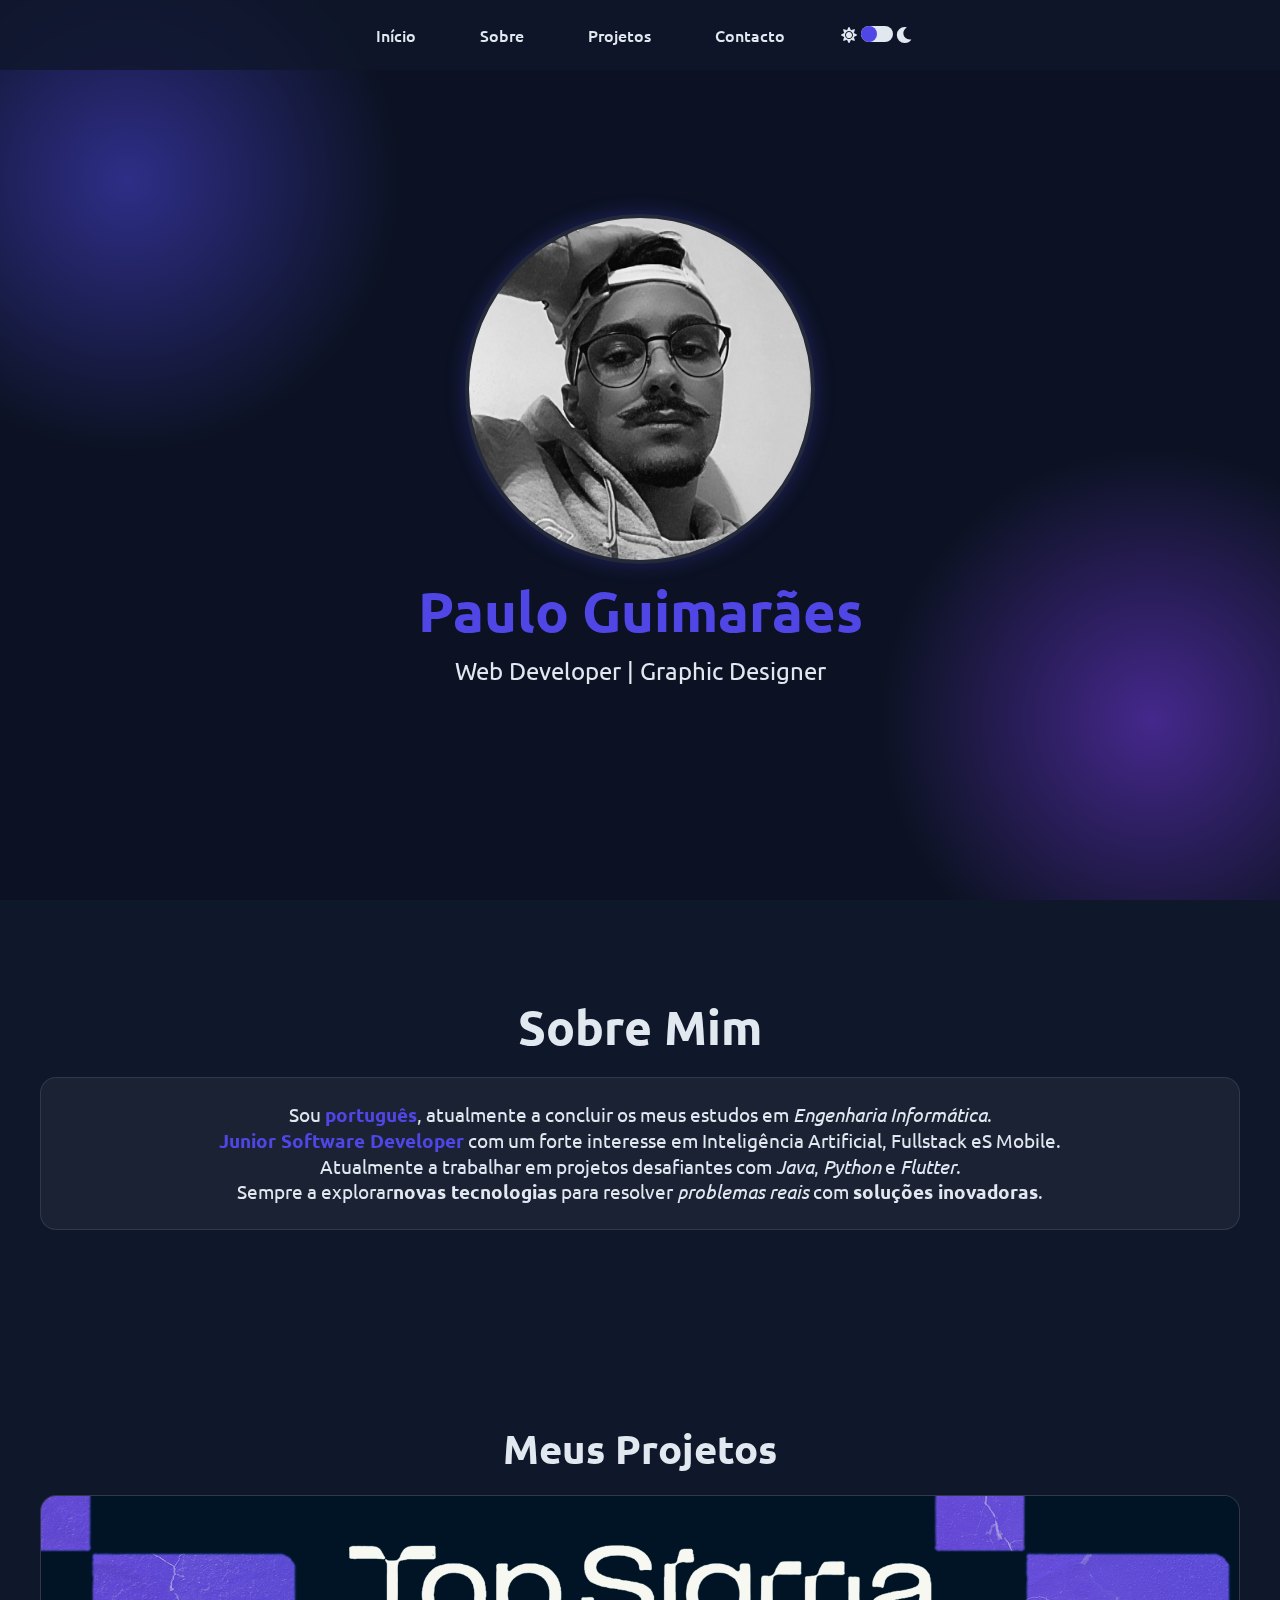
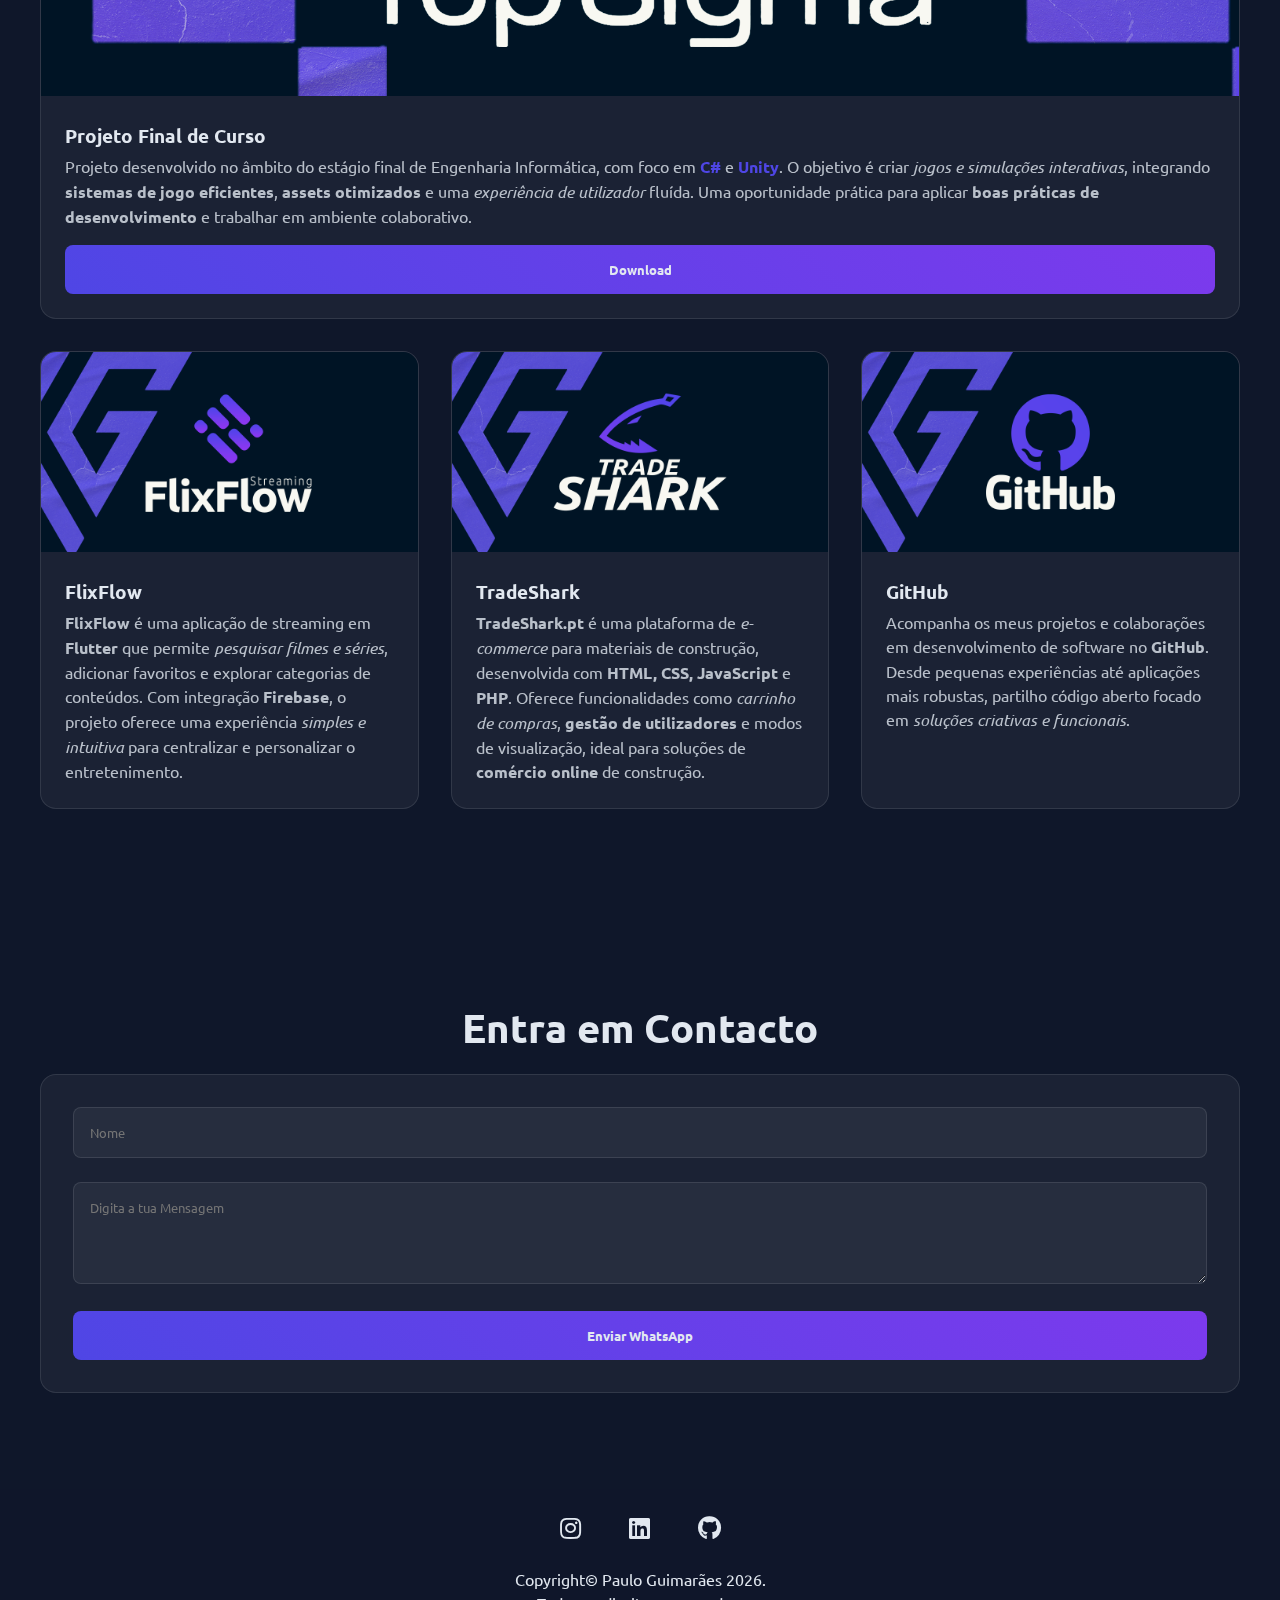
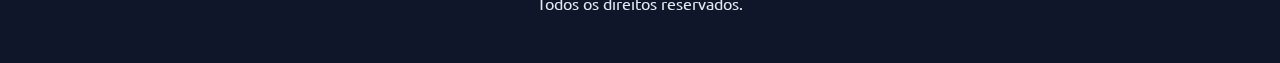
==== index.html @ e8d69d60 "updates" ====
<!DOCTYPE html>
<html lang="pt-pt" data-theme="dark">

<head>
    <meta charset="UTF-8">
    <meta name="viewport" content="width=device-width, initial-scale=1.0">
    <link rel="stylesheet" href="styles.css">
    <link rel="stylesheet" href="https://cdnjs.cloudflare.com/ajax/libs/font-awesome/5.15.4/css/all.min.css"
        integrity="sha512-1ycn6IcaQQ40/MKBW2W4Rhis/DbILU74C1vSrLJxCq57o941Ym01SwNsOMqvEBFlcgUa6xLiPY/NS5R+E6ztJQ=="
        crossorigin="anonymous" referrerpolicy="no-referrer" />
    <link
        href="https://fonts.googleapis.com/css2?family=Ubuntu:ital,wght@0,300;0,400;0,500;0,700;1,300;1,400;1,500;1,700&display=swap"
        rel="stylesheet">
    <link rel="shortcut icon" type="image/jpg" href="img/logo_favicon.ico">
    <title>Paulo Guimarães | Portfólio</title>
</head>

<body>
    <div class="particulas"></div>

    <nav class="navegacao">
        <ul class="menu">
            <li>
                <a href="#inicio" class="menu-link">Início</a>
            </li>
            <li>
                <a href="#sobre" class="menu-link">Sobre</a>
            </li>
            <li>
                <a href="#projetos" class="menu-link">Projetos</a>
            </li>
            <li>
                <a href="#contactos" class="menu-link">Contacto</a>
            </li>
            <li>
                <div class="switch">
                    <div class="sol">
                        <i class="fas fa-sun"></i>
                    </div>
                    <span class="switch_track"></span>
                    <div class="lua">
                        <i class="fas fa-moon"></i>
                    </div>
                </div>
            </li>
        </ul>
    </nav>

    <main id="inicio" class="cabecalho">
        <img src="img/foto_perfil.JPG" alt="Foto de Paulo Guimarães" class="foto-perfil">
        <h1>Paulo Guimarães</h1>
        <p class="cabecalho-sub-titulo">Web Developer | Graphic Designer</p>
    </main>

    <section id="sobre" class="sobre">
        <h2 class="sobre-titulo">Sobre Mim</h2>
        <div class="sobre-caixa">
            <p class="sobre-paragrafo">
                Sou <span style="color: #4f46e5;"><strong>português</strong></span>, atualmente a concluir os meus
                estudos em
                <em>Engenharia Informática</em>.
                <br><strong><span style="color: #4f46e5;">Junior Software Developer</span></strong> com um forte
                interesse em
                <span>Inteligência Artificial</span>,
                <span>Fullstack</span> eS
                <span>Mobile</span>.
                <br>Atualmente a trabalhar em projetos desafiantes com
                <span><em>Java</em></span>,
                <span><em>Python</em></span> e
                <span><em>Flutter</em></span>.
                <br>Sempre a explorar<strong>novas tecnologias</strong> para
                resolver
                <em>problemas reais</em> com
                <strong>soluções inovadoras</strong>.
            </p>
        </div>
    </section>



    <section id="projetos" class="projetos">
        <h2 class="projetos-titulo">Meus Projetos</h2>


        <div class="projetos-caixa-solo">
            <div class="projetos-card">
                <img src="img/proj_5a.png" alt="Projeto 3" class="projetos_imagem">
                <div class="caixa-textos-projeto">
                    <h3 class="info-projetos">Projeto Final de Curso</h3>
                    <p class="paragrafo-projetos">
                        Projeto desenvolvido no âmbito do estágio final de Engenharia Informática, com foco em
                        <strong style="color: #4f46e5;">C#</strong> e <strong style="color: #4f46e5;">Unity</strong>. O
                        objetivo é criar
                        <em>jogos e simulações interativas</em>, integrando <strong>sistemas de jogo
                            eficientes</strong>,
                        <strong>assets otimizados</strong> e uma <em>experiência de utilizador</em> fluída.
                        Uma oportunidade prática para aplicar <strong>boas práticas de desenvolvimento</strong> e
                        trabalhar em ambiente colaborativo.
                    </p>

                    <div class="botao-projeto">
                        <button class="botao-form">Download</button>
                    </div>
                </div>
            </div>
        </div>

        <div class="projetos-caixa">

            <div class="projetos-card">
                <img src="img/proj_1.png" alt="Projeto 1" class="projetos_imagem">
                <div class="caixa-textos-projeto">
                    <h3 class="info-projetos">FlixFlow</h3>
                    <p class="paragrafo-projetos">
                        <strong>FlixFlow</strong> é uma aplicação de streaming em
                        <strong>Flutter</strong> que permite
                        <em>pesquisar filmes e séries</em>, adicionar favoritos e explorar categorias de conteúdos.
                        Com integração <strong>Firebase</strong>, o projeto oferece uma
                        experiência
                        <em>simples e intuitiva</em> para centralizar e personalizar o entretenimento.
                    </p>

                </div>
            </div>

            <div class="projetos-card">
                <img src="img/proj_2.png" alt="Projeto 2" class="projetos_imagem">
                <div class="caixa-textos-projeto">
                    <h3 class="info-projetos">TradeShark</h3>
                    <p class="paragrafo-projetos">
                        <strong>TradeShark.pt</strong> é uma plataforma de <em>e-commerce</em>
                        para materiais de construção,
                        desenvolvida com <strong>HTML, CSS, JavaScript</strong> e <strong>PHP</strong>.
                        Oferece funcionalidades como <em>carrinho de compras</em>, <strong>gestão de
                            utilizadores</strong> e
                        modos de visualização, ideal para soluções de <strong>comércio online</strong> de construção.
                    </p>

                </div>
            </div>

            <!-- <div class="projetos-card">
                <img src="img/proj_3.png" alt="Projeto 3" class="projetos_imagem">
                <div class="caixa-textos-projeto">
                    <h3 class="info-projetos">FishFlow</h3>
                    <p class="paragrafo-projetos">FishFlow Dashboard: Plataforma para monitorar a qualidade de aquários
                        domésticos. Com HTML, CSS, JavaScript, PHP e MySQL, fornece uma dashboard interativa para
                        visualizar dados como pH, temperatura, turbidez e luz, com gráficos dinâmicos e verificação de
                        conformidade.</p>
                </div>
            </div> -->

            <div class="projetos-card">
                <img src="img/proj_4.png" alt="Projeto 3" class="projetos_imagem">
                <div class="caixa-textos-projeto">
                    <h3 class="info-projetos">GitHub</h3>
                    <p class="paragrafo-projetos">
                        Acompanha os meus projetos e colaborações em desenvolvimento de software no
                        <strong>GitHub</strong>. Desde pequenas experiências até aplicações mais
                        robustas,
                        partilho código aberto focado em <em>soluções criativas e funcionais</em>.
                    </p>

                </div>
            </div>

        </div>
    </section>

    <section id="contactos" class="contactos">
        <h2 class="contactos-titulo">Entra em Contacto</h2>
        <form action="" class="formulario-contacto" id="formulario" onsubmit="enviarMensagem(event)">
            <div class="grupo-form">
                <input placeholder="Nome" class="campo-form" id="nome">
            </div>
            <div class="grupo-form">
                <textarea placeholder="Digita a tua Mensagem" rows="4" class="campo-form" id="mensagem"></textarea>
            </div>
            <button type="submit" class="botao-form">Enviar WhatsApp</button>
        </form>
    </section>

    <footer class="footer">
        <ul class="footer-icons">
            <li>
                <a href="https://www.instagram.com/_paulinho_3/" target="_blank" class="footer-icons-icon"></a>
                <i class="fab fa-instagram"></i>
            </li>
            <li>
                <a href="" target="_blank" class="footer-icons-icon"></a>
                <i class="fab fa-linkedin"></i>
            </li>
            <li>
                <a href="" target="_blank" class="footer-icons-icon"></a>
                <i class="fab fa-github"></i>
            </li>
        </ul>
        <p class="copyright">Copyright&copy; Paulo Guimarães <span class="date"></span>Todos os direitos reservados.
        </p>
    </footer>

</body>

<script src="script.js"></script>

</html>
---- styles.css ----
* {
    margin: 0;
    padding: 0;
    box-sizing: border-box;
    font-family: "Ubuntu", sans-serif;
}

/**********************************/
/* 0. Variáveis
/**********************************/

[data-theme="light"] {
    /* Cores principais */
    --cor-primaria: #4f46e5;
    --cor-secundaria: #9333ea;

    /* Fundos */
    --cor-fundo: #f5f5f5;
    --cor-fundo-secundario: #f1f5f9;

    /* Texto */
    --cor-texto: #1e293b;
    --cor-texto-projetos: rgba(30, 41, 59, 0.8);

    /* Vidro e efeitos */
    --vidro-base: rgba(0, 0, 0, 0.1);
    --vidro-navegacao: rgba(255, 255, 255, 0.85);
    --vidro-foto-perfil: 0 0 20px rgba(79, 70, 229, 0.25);
    --vidro-formulario: rgba(79, 70, 229, 0.08);
    --vidro-sobre: rgba(79, 70, 229, 0.08);

    /* Cartões de projetos */
    --projeto-card-bg: rgba(79, 70, 229, 0.04);
    --projeto-card-shadow: 0 10px 20px rgba(79, 70, 229, 0.2);

    /* Campos formulário */
    --form-shadow: 0 0 12px rgba(79, 70, 229, 0.25);

    /* Botão formulário */
    --botao-gradiente: linear-gradient(
        45deg,
        var(--cor-primaria),
        var(--cor-secundaria)
    );
    --botao-hover-shadow: 0 5px 12px rgba(79, 70, 229, 0.35);

    /* Fundo partículas */
    --fundo-particulas: radial-gradient(
            circle at 10% 20%,
            var(--cor-primaria) 0%,
            transparent 20%
        ),
        radial-gradient(
            circle at 90% 80%,
            var(--cor-secundaria) 0%,
            transparent 20%
        ),
        var(--cor-fundo-secundario);

    /* Transição */
    --transicao: all 0.3s ease-in-out;
    --transicao-cores: all 0.2s linear;
}

[data-theme="dark"] {
    /* Cores principais */
    --cor-primaria: #4f46e5;
    --cor-secundaria: #7c3aed;

    /* Fundos */
    --cor-fundo: #0f172a;
    --cor-fundo-secundario: #0a0f1c;

    /* Texto */
    --cor-texto: #e2e8f0;
    --cor-texto-projetos: rgba(226, 232, 240, 0.8);

    /* Vidro e efeitos */
    --vidro-base: rgba(255, 255, 255, 0.1);
    --vidro-navegacao: rgba(15, 23, 42, 0.8);
    --vidro-foto-perfil: 0 0 20px rgba(79, 70, 229, 0.3);
    --vidro-formulario: rgba(255, 255, 255, 0.05);
    --vidro-sobre: rgba(255, 255, 255, 0.05);

    /* Cartões de projetos */
    --projeto-card-bg: rgba(255, 255, 255, 0.05);
    --projeto-card-shadow: 0 10px 20px rgba(79, 70, 229, 0.2);

    /* Campos formulário */
    --form-shadow: 0 0 10px rgba(79, 70, 229, 0.3);

    /* Botão formulário */
    --botao-gradiente: linear-gradient(
        45deg,
        var(--cor-primaria),
        var(--cor-secundaria)
    );
    --botao-hover-shadow: 0 5px 10px rgba(79, 70, 229, 0.4);

    /* Fundo partículas */
    --fundo-particulas: radial-gradient(
            circle at 10% 20%,
            var(--cor-primaria) 0%,
            transparent 20%
        ),
        radial-gradient(
            circle at 90% 80%,
            var(--cor-secundaria) 0%,
            transparent 20%
        ),
        var(--cor-fundo-secundario);

    /* Transição */
    --transicao: all 0.5s ease;
    --transicao-cores: all 0.2s linear;
}

/**********************************/
/* 1. Estilos gerais
/**********************************/

html {
    scroll-behavior: smooth;
    transition: var(--transicao-cores);
}

body {
    background-color: var(--cor-fundo);
    color: var(--cor-texto);
    transition: var(--transicao-cores);
}

/**********************************/
/* 2. Navegação | menu
/**********************************/

.navegacao {
    position: fixed;
    top: 0;
    background: var(--vidro-navegacao);
    width: 100%;
    z-index: 100;
    padding: 1.5rem;
    transition: var(--transicao-cores);
}

.menu {
    display: flex;
    justify-content: center;
    list-style: none;
    gap: 3rem;
}

.menu-link {
    text-decoration: none;
    color: var(--cor-texto);
    transition: var(--transicao-cores);
    font-weight: 500;
    position: relative;
    padding: 0.5rem;
}

.menu-link::after {
    content: "";
    height: 3px;
    border-radius: 10px;
    width: 0;
    position: absolute;
    bottom: 0;
    left: 0;
    background: linear-gradient(
        90deg,
        var(--cor-primaria),
        var(--cor-secundaria)
    );
    transition: var(--transicao);
}

.menu-link:hover::after {
    width: 100%;
}

.switch {
    display: flex;
    align-items: center;
    font-size: 1rem;
}

.switch_track {
    background-color: var(--cor-texto);
    transition: var(--transicao-cores);
    display: block;
    height: 1rem;
    width: 2rem;
    border-radius: 1rem;
    cursor: pointer;
    margin: 0 0.2rem;
}

.switch_track::before {
    content: "";
    background-color: var(--cor-primaria);
    transition: var(--transicao-cores);
    display: block;
    width: 1rem;
    height: 1rem;
    border-radius: 1rem;
    position: relative;
    left: 0;
}

.switch_track--light::before {
    left: 1rem;
}

.sol,
.lua {
    color: var(--cor-texto);
    transition: var(--transicao-cores);
}

/**********************************/
/* 3. Foto de Perfil
/**********************************/

.cabecalho {
    min-height: 100vh;
    display: flex;
    justify-content: center;
    align-items: center;
    flex-direction: column;
}

.foto-perfil {
    width: 350px;
    height: 350px;
    box-shadow: var(--vidro-foto-perfil);
    transition: var(--transicao-cores);
    border-radius: 50%;
    border: 4px solid var(--vidro-base);
    animation: flutuar 5s ease-in-out infinite;
}

h1 {
    text-align: center;
    font-size: 3.5rem;
    color: var(--cor-primaria);
    transition: var(--transicao-cores);
    font-weight: bold;
    margin: 10px;
}

.cabecalho-sub-titulo {
    font-size: 1.5rem;
    color: var(--cor-texto);
    transition: var(--transicao-cores);
}

/**********************************/
/* 4. Sobre Mim
/**********************************/

.sobre {
    padding: 6rem 2rem;
}

.sobre-titulo {
    font-size: 3rem;
    color: var(--cor-texto);
    transition: var(--transicao-cores);
    text-align: center;
    margin-bottom: 20px;
}

.sobre-caixa {
    padding: 1.5rem;
    max-width: 1200px;
    margin: 0 auto;
    border-radius: 16px;
    border: 1px solid var(--vidro-base);
    backdrop-filter: blur(10px);
    background: var(--vidro-sobre);
    transition: var(--transicao-cores);
}

.sobre-paragrafo {
    text-align: center;
    font-size: 1.2rem;
}

/**********************************/
/* 5. Projetos
/**********************************/

.projetos {
    padding: 6rem 2rem;
}

.projetos-titulo {
    text-align: center;
    font-size: 2.5rem;
    margin-bottom: 20px;
}

.projetos-caixa {
    display: grid;
    grid-template-columns: repeat(auto-fit, minmax(300px, 1fr));
    gap: 2rem;
    max-width: 1200px;
    margin: 0 auto;
}

.projetos-caixa-solo {
    display: grid;
    grid-template-columns: repeat(auto-fit, minmax(300px, 1fr));
    max-width: 1200px;
    margin: 0 auto;
    margin-bottom: 2rem;
}

.botao-projeto {
    margin-top: 1rem;
}

.projetos-card {
    background: var(--projeto-card-bg);
    transition: var(--transicao-cores);
    border-radius: 16px;
    backdrop-filter: blur(5px);
    border: 1px solid var(--vidro-base);
    overflow: hidden;
    transition: var(--transicao);
    cursor: pointer;
}

.projetos-card:hover {
    box-shadow: var(--projeto-card-shadow);
    transition: var(--transicao-cores);
    transform: translateY(-10px) scale(1.03);
}

.projetos_imagem {
    height: 200px;
    width: 100%;
    object-fit: cover;
}

.caixa-textos-projeto {
    padding: 1.5rem;
}

.info-projetos {
    margin-bottom: 5px;
}

.paragrafo-projetos {
    color: var(--cor-texto-projetos);
    transition: var(--transicao-cores);
    line-height: 1.5rem;
}

/**********************************/
/* 6. Contactos
/**********************************/

.contactos {
    padding: 6rem 2rem;
}

.contactos-titulo {
    text-align: center;
    font-size: 2.5rem;
    margin-bottom: 20px;
}

.formulario-contacto {
    max-width: 1200px;
    margin: 0 auto;
    background: var(--vidro-formulario);
    transition: var(--transicao-cores);
    backdrop-filter: blur(5px);
    border-radius: 16px;
    padding: 2rem;
    border: 1px solid var(--vidro-base);
}

.campo-form {
    width: 100%;
    background: var(--vidro-formulario);
    transition: var(--transicao-cores);
    padding: 1rem;
    border-radius: 8px;
    color: var(--cor-texto);
    border: 1px solid var(--vidro-base);
    outline: none;
}

.campo-form:focus {
    border-color: var(--cor-secundaria);
    transition: var(--transicao-cores);
    box-shadow: var(--form-shadow);
}

.grupo-form {
    margin-bottom: 1.5rem;
}

.botao-form {
    color: #e2e8f0;
    background: var(--botao-gradiente);
    transition: var(--transicao-cores);
    padding: 1rem 2rem;
    border: none;
    border-radius: 8px;
    cursor: pointer;
    font-weight: bold;
    width: 100%;
    transition: var(--transicao);
}

.botao-form:hover {
    transform: translateY(-4px);
    box-shadow: var(--botao-hover-shadow);
    transition: var(--transicao-cores);
}

/**********************************/
/* 7. Partículas
/**********************************/

.particulas {
    position: fixed;
    top: 0;
    left: 0;
    width: 100%;
    height: 100%;
    z-index: -1;
    opacity: 0.5;
    background: var(--fundo-particulas);
}

/**********************************/
/* 8. Animações
/**********************************/

@keyframes flutuar {
    0%,
    100% {
        transform: translateY(0);
    }
    50% {
        transform: translateY(-20px);
    }
}

/**********************************/
/* 9. Media Queries
/**********************************/

@media (max-width: 768px) {
    .menu {
        gap: 0.5rem;
    }
    .cabecalho-sub-titulo {
        font-size: 1.2rem;
    }
}

/**********************************/
/* 9. Footer
/**********************************/
.footer {
    position: relative;
    bottom: 0;
    background: var(--vidro-navegacao);
    width: 100%;
    z-index: 100;
    padding: 1.5rem;
    transition: var(--transicao-cores);
}

.footer-icons {
    font-size: 1.5rem;
    display: flex;
    justify-content: center;
    list-style: none;
    gap: 3rem;
    cursor: pointer;
}

.footer-icons-icon:hover {
    color: var(--cor-texto);
}

.date::after {
    content: "\a";
    white-space: pre;
}

.copyright {
    color: var(--cor-texto);
    transition: var(--transicao-cores);
    text-align: center;
    padding: 1.5rem;
    line-height: 1.5rem;
}
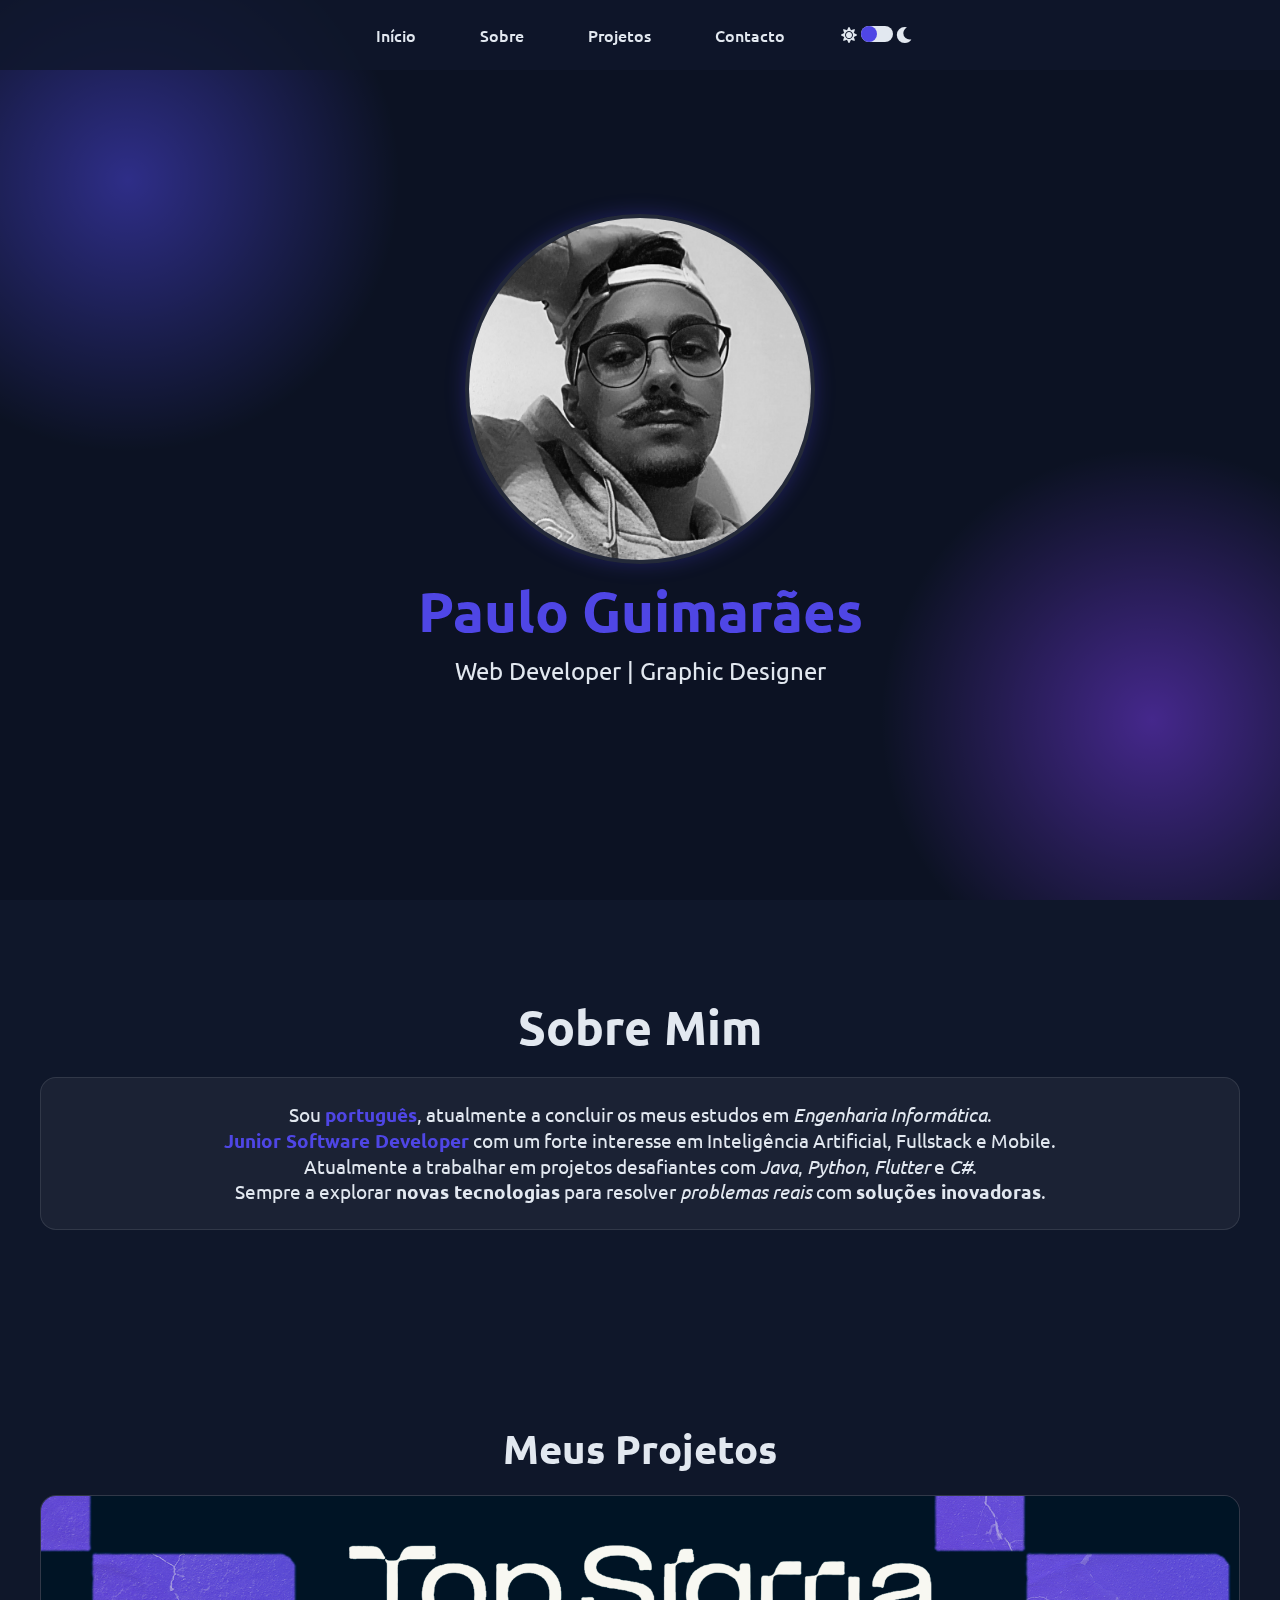
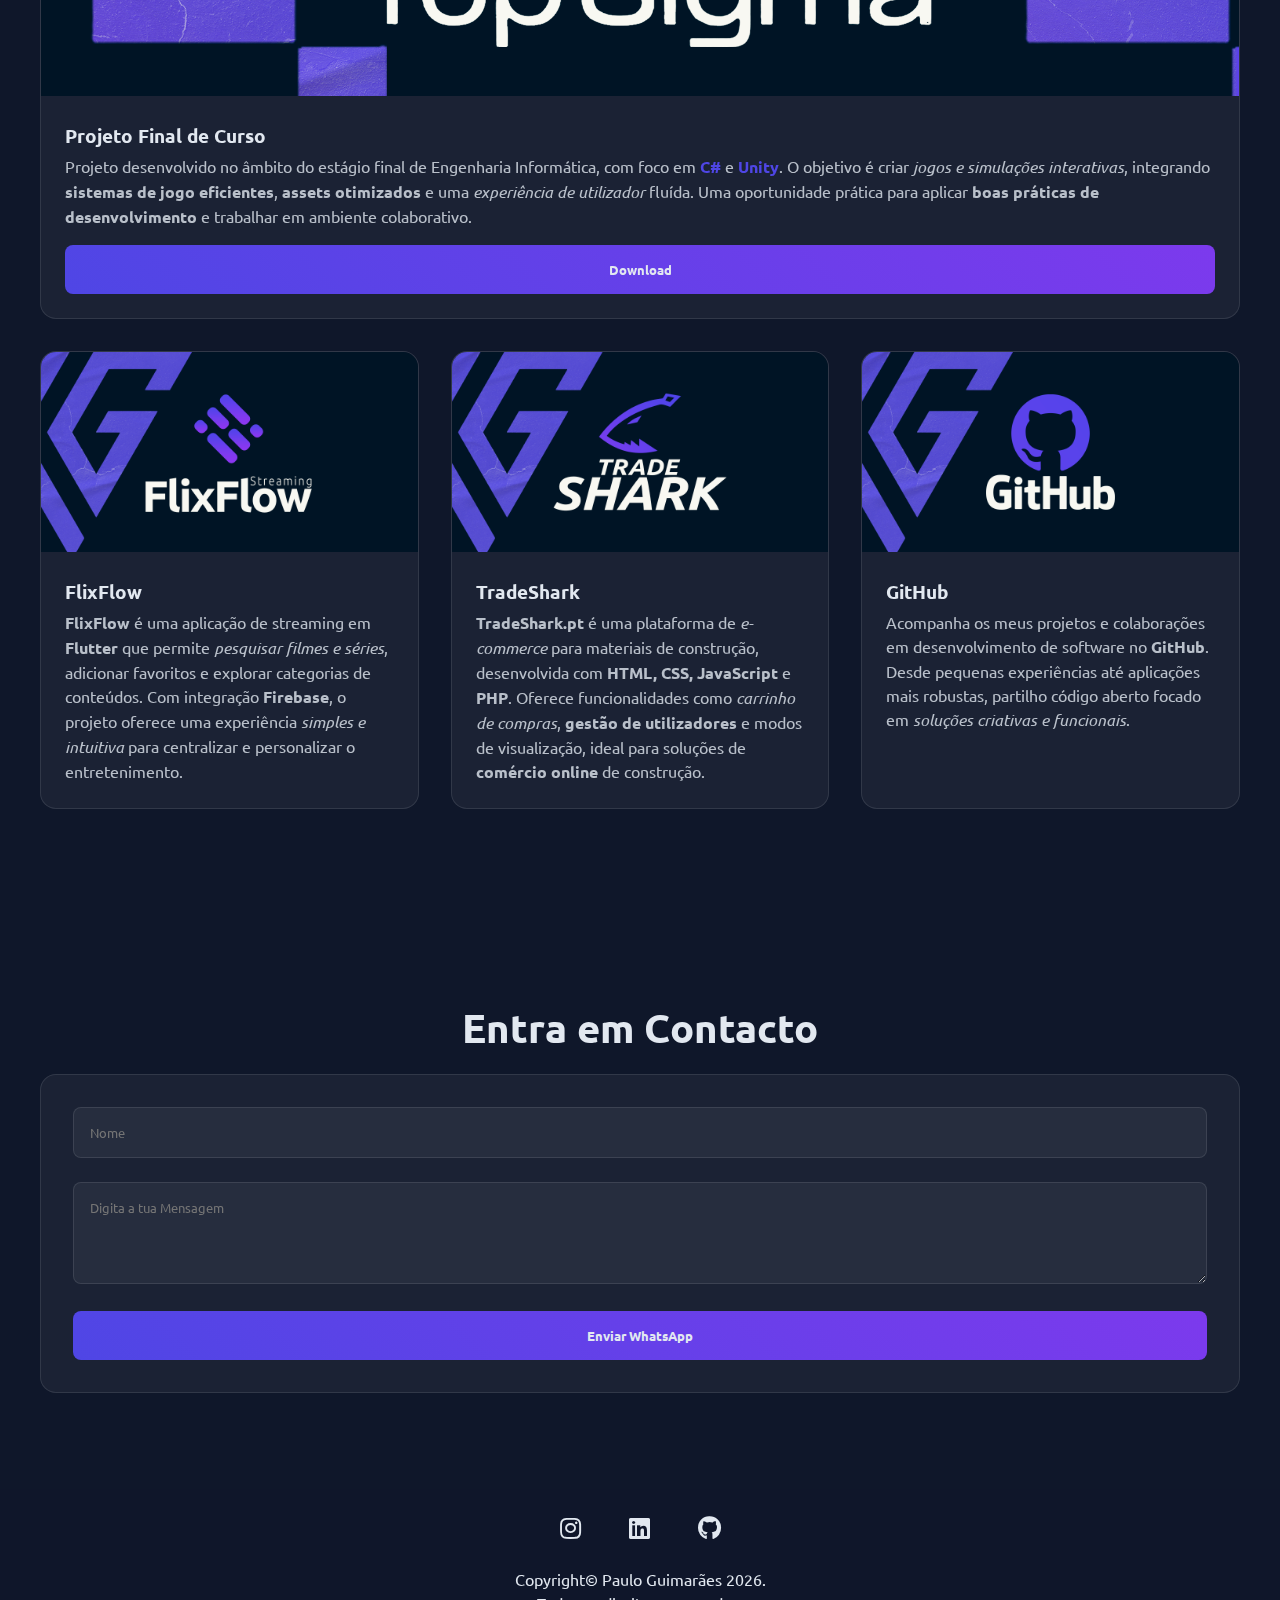
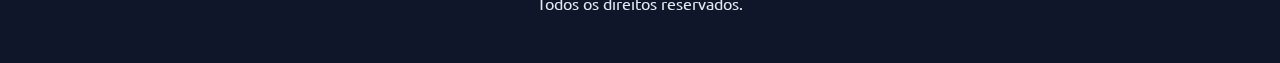
==== commit 11dbc665: "Fix erros with about me" ====
--- a/index.html
+++ b/index.html
@@ -11,7 +11,10 @@
     <link
         href="https://fonts.googleapis.com/css2?family=Ubuntu:ital,wght@0,300;0,400;0,500;0,700;1,300;1,400;1,500;1,700&display=swap"
         rel="stylesheet">
-    <link rel="shortcut icon" type="image/jpg" href="img/logo_favicon.ico">
+    <link rel="apple-touch-icon" sizes="180x180" href="favicon/apple-touch-icon.png">
+    <link rel="icon" type="image/png" sizes="32x32" href="favicon/favicon-32x32.png">
+    <link rel="icon" type="image/png" sizes="16x16" href="favicon/favicon-16x16.png">
+    <link rel="manifest" href="favicon/site.webmanifest">
     <title>Paulo Guimarães | Portfólio</title>
 </head>
 
@@ -62,13 +65,14 @@
                 <br><strong><span style="color: #4f46e5;">Junior Software Developer</span></strong> com um forte
                 interesse em
                 <span>Inteligência Artificial</span>,
-                <span>Fullstack</span> eS
+                <span>Fullstack</span> e
                 <span>Mobile</span>.
                 <br>Atualmente a trabalhar em projetos desafiantes com
                 <span><em>Java</em></span>,
-                <span><em>Python</em></span> e
-                <span><em>Flutter</em></span>.
-                <br>Sempre a explorar<strong>novas tecnologias</strong> para
+                <span><em>Python</em></span>,
+                <span><em>Flutter</em></span> e
+                <span><em>C#</em></span>.
+                <br>Sempre a explorar<strong> novas tecnologias</strong> para
                 resolver
                 <em>problemas reais</em> com
                 <strong>soluções inovadoras</strong>.
@@ -80,7 +84,6 @@
 
     <section id="projetos" class="projetos">
         <h2 class="projetos-titulo">Meus Projetos</h2>
-
 
         <div class="projetos-caixa-solo">
             <div class="projetos-card">
@@ -99,7 +102,9 @@
                     </p>
 
                     <div class="botao-projeto">
-                        <button class="botao-form">Download</button>
+                        <a href="meter aqui o pdf depois" download>
+                            <button type="button" class="botao-form">Download</button>
+                        </a>
                     </div>
                 </div>
             </div>
@@ -108,35 +113,39 @@
         <div class="projetos-caixa">
 
             <div class="projetos-card">
-                <img src="img/proj_1.png" alt="Projeto 1" class="projetos_imagem">
-                <div class="caixa-textos-projeto">
-                    <h3 class="info-projetos">FlixFlow</h3>
-                    <p class="paragrafo-projetos">
-                        <strong>FlixFlow</strong> é uma aplicação de streaming em
-                        <strong>Flutter</strong> que permite
-                        <em>pesquisar filmes e séries</em>, adicionar favoritos e explorar categorias de conteúdos.
-                        Com integração <strong>Firebase</strong>, o projeto oferece uma
-                        experiência
-                        <em>simples e intuitiva</em> para centralizar e personalizar o entretenimento.
-                    </p>
-
-                </div>
-            </div>
-
-            <div class="projetos-card">
-                <img src="img/proj_2.png" alt="Projeto 2" class="projetos_imagem">
-                <div class="caixa-textos-projeto">
-                    <h3 class="info-projetos">TradeShark</h3>
-                    <p class="paragrafo-projetos">
-                        <strong>TradeShark.pt</strong> é uma plataforma de <em>e-commerce</em>
-                        para materiais de construção,
-                        desenvolvida com <strong>HTML, CSS, JavaScript</strong> e <strong>PHP</strong>.
-                        Oferece funcionalidades como <em>carrinho de compras</em>, <strong>gestão de
-                            utilizadores</strong> e
-                        modos de visualização, ideal para soluções de <strong>comércio online</strong> de construção.
-                    </p>
-
-                </div>
+                <a class="projetos-link" href="https://github.com/Pelinho03/FlixFlow.git" target="_blank">
+                    <img src="img/proj_1.png" alt="Projeto 1" class="projetos_imagem">
+                    <div class="caixa-textos-projeto">
+                        <h3 class="info-projetos">FlixFlow</h3>
+                        <p class="paragrafo-projetos">
+                            <strong>FlixFlow</strong> é uma aplicação de streaming em
+                            <strong>Flutter</strong> que permite
+                            <em>pesquisar filmes e séries</em>, adicionar favoritos e explorar categorias de conteúdos.
+                            Com integração <strong>Firebase</strong>, o projeto oferece uma
+                            experiência
+                            <em>simples e intuitiva</em> para centralizar e personalizar o entretenimento.
+                        </p>
+
+                    </div>
+                </a>
+            </div>
+
+            <div class="projetos-card">
+                <a class="projetos-link" href="https://github.com/Pelinho03/TradeShark-website.git" target="_blank">
+                    <img src="img/proj_2.png" alt="Projeto 2" class="projetos_imagem">
+                    <div class="caixa-textos-projeto">
+                        <h3 class="info-projetos">TradeShark</h3>
+                        <p class="paragrafo-projetos">
+                            <strong>TradeShark.pt</strong> é uma plataforma de <em>e-commerce</em>
+                            para materiais de construção,
+                            desenvolvida com <strong>HTML, CSS, JavaScript</strong> e <strong>PHP</strong>.
+                            Oferece funcionalidades como <em>carrinho de compras</em>, <strong>gestão de
+                                utilizadores</strong> e
+                            modos de visualização, ideal para soluções de <strong>comércio online</strong> de
+                            construção.
+                        </p>
+                    </div>
+                </a>
             </div>
 
             <!-- <div class="projetos-card">
@@ -151,17 +160,18 @@
             </div> -->
 
             <div class="projetos-card">
-                <img src="img/proj_4.png" alt="Projeto 3" class="projetos_imagem">
-                <div class="caixa-textos-projeto">
-                    <h3 class="info-projetos">GitHub</h3>
-                    <p class="paragrafo-projetos">
-                        Acompanha os meus projetos e colaborações em desenvolvimento de software no
-                        <strong>GitHub</strong>. Desde pequenas experiências até aplicações mais
-                        robustas,
-                        partilho código aberto focado em <em>soluções criativas e funcionais</em>.
-                    </p>
-
-                </div>
+                <a class="projetos-link" href="https://github.com/Pelinho03" target="_blank">
+                    <img src="img/proj_4.png" alt="Projeto 3" class="projetos_imagem">
+                    <div class="caixa-textos-projeto">
+                        <h3 class="info-projetos">GitHub</h3>
+                        <p class="paragrafo-projetos">
+                            Acompanha os meus projetos e colaborações em desenvolvimento de software no
+                            <strong>GitHub</strong>. Desde pequenas experiências até aplicações mais
+                            robustas,
+                            partilho código aberto focado em <em>soluções criativas e funcionais</em>.
+                        </p>
+                    </div>
+                </a>
             </div>
 
         </div>
@@ -183,20 +193,22 @@
     <footer class="footer">
         <ul class="footer-icons">
             <li>
-                <a href="https://www.instagram.com/_paulinho_3/" target="_blank" class="footer-icons-icon"></a>
-                <i class="fab fa-instagram"></i>
-            </li>
-            <li>
-                <a href="" target="_blank" class="footer-icons-icon"></a>
-                <i class="fab fa-linkedin"></i>
-            </li>
-            <li>
-                <a href="" target="_blank" class="footer-icons-icon"></a>
-                <i class="fab fa-github"></i>
+                <a href="https://www.instagram.com/_paulinho_3/" target="_blank" class="footer-icons-icon">
+                    <i class="fab fa-instagram"></i>
+                </a>
+            </li>
+            <li>
+                <a href="https://www.linkedin.com/in/pauloguimaraes0312/" target="_blank" class="footer-icons-icon">
+                    <i class="fab fa-linkedin"></i>
+                </a>
+            </li>
+            <li>
+                <a href="https://github.com/Pelinho03" target="_blank" class="footer-icons-icon">
+                    <i class="fab fa-github"></i>
+                </a>
             </li>
         </ul>
-        <p class="copyright">Copyright&copy; Paulo Guimarães <span class="date"></span>Todos os direitos reservados.
-        </p>
+        <p class="copyright">Copyright&copy; Paulo Guimarães <span class="date"></span>Todos os direitos reservados.</p>
     </footer>
 
 </body>
--- a/styles.css
+++ b/styles.css
@@ -4,6 +4,20 @@
     box-sizing: border-box;
     font-family: "Ubuntu", sans-serif;
 }
+
+/**********************************/
+/* 0. Variáveis
+/* 1. Estilos Gerais
+/* 2. Navegação | menu
+/* 3. Foto de Perfil
+/* 4. Sobre Mim
+/* 5. Projetos
+/* 6. Contactos
+/* 7. Footer
+/* 8. Partículas
+/* 9. Animações
+/* 10. Media Queries
+/**********************************/
 
 /**********************************/
 /* 0. Variáveis
@@ -296,6 +310,12 @@
     padding: 6rem 2rem;
 }
 
+.projetos-link {
+    text-decoration: none;
+    color: var(--cor-texto);
+    transition: var(--transicao-cores);
+}
+
 .projetos-titulo {
     text-align: center;
     font-size: 2.5rem;
@@ -425,7 +445,58 @@
 }
 
 /**********************************/
-/* 7. Partículas
+/* 7. Footer
+/**********************************/
+.footer {
+    position: relative;
+    bottom: 0;
+    background: var(--vidro-navegacao);
+    width: 100%;
+    z-index: 100;
+    padding: 1.5rem;
+    transition: var(--transicao-cores);
+}
+
+.footer-icons {
+    font-size: 1.5rem;
+    display: flex;
+    justify-content: center;
+    list-style: none;
+    gap: 3rem;
+    cursor: pointer;
+}
+
+.footer-icons-icon {
+    color: var(--cor-texto);
+    transition: var(--transicao-cores);
+    text-decoration: none;
+}
+
+.footer-icons-icon:hover {
+    color: var(--cor-primaria);
+    transform: scale(1.2);
+    transition: var(--transicao-cores);
+}
+
+.footer-icons-icon i {
+    pointer-events: none;
+}
+
+.date::after {
+    content: "\a";
+    white-space: pre;
+}
+
+.copyright {
+    color: var(--cor-texto);
+    transition: var(--transicao-cores);
+    text-align: center;
+    padding: 1.5rem;
+    line-height: 1.5rem;
+}
+
+/**********************************/
+/* 8. Partículas
 /**********************************/
 
 .particulas {
@@ -440,7 +511,7 @@
 }
 
 /**********************************/
-/* 8. Animações
+/* 9. Animações
 /**********************************/
 
 @keyframes flutuar {
@@ -454,7 +525,7 @@
 }
 
 /**********************************/
-/* 9. Media Queries
+/* 10. Media Queries
 /**********************************/
 
 @media (max-width: 768px) {
@@ -465,42 +536,3 @@
         font-size: 1.2rem;
     }
 }
-
-/**********************************/
-/* 9. Footer
-/**********************************/
-.footer {
-    position: relative;
-    bottom: 0;
-    background: var(--vidro-navegacao);
-    width: 100%;
-    z-index: 100;
-    padding: 1.5rem;
-    transition: var(--transicao-cores);
-}
-
-.footer-icons {
-    font-size: 1.5rem;
-    display: flex;
-    justify-content: center;
-    list-style: none;
-    gap: 3rem;
-    cursor: pointer;
-}
-
-.footer-icons-icon:hover {
-    color: var(--cor-texto);
-}
-
-.date::after {
-    content: "\a";
-    white-space: pre;
-}
-
-.copyright {
-    color: var(--cor-texto);
-    transition: var(--transicao-cores);
-    text-align: center;
-    padding: 1.5rem;
-    line-height: 1.5rem;
-}
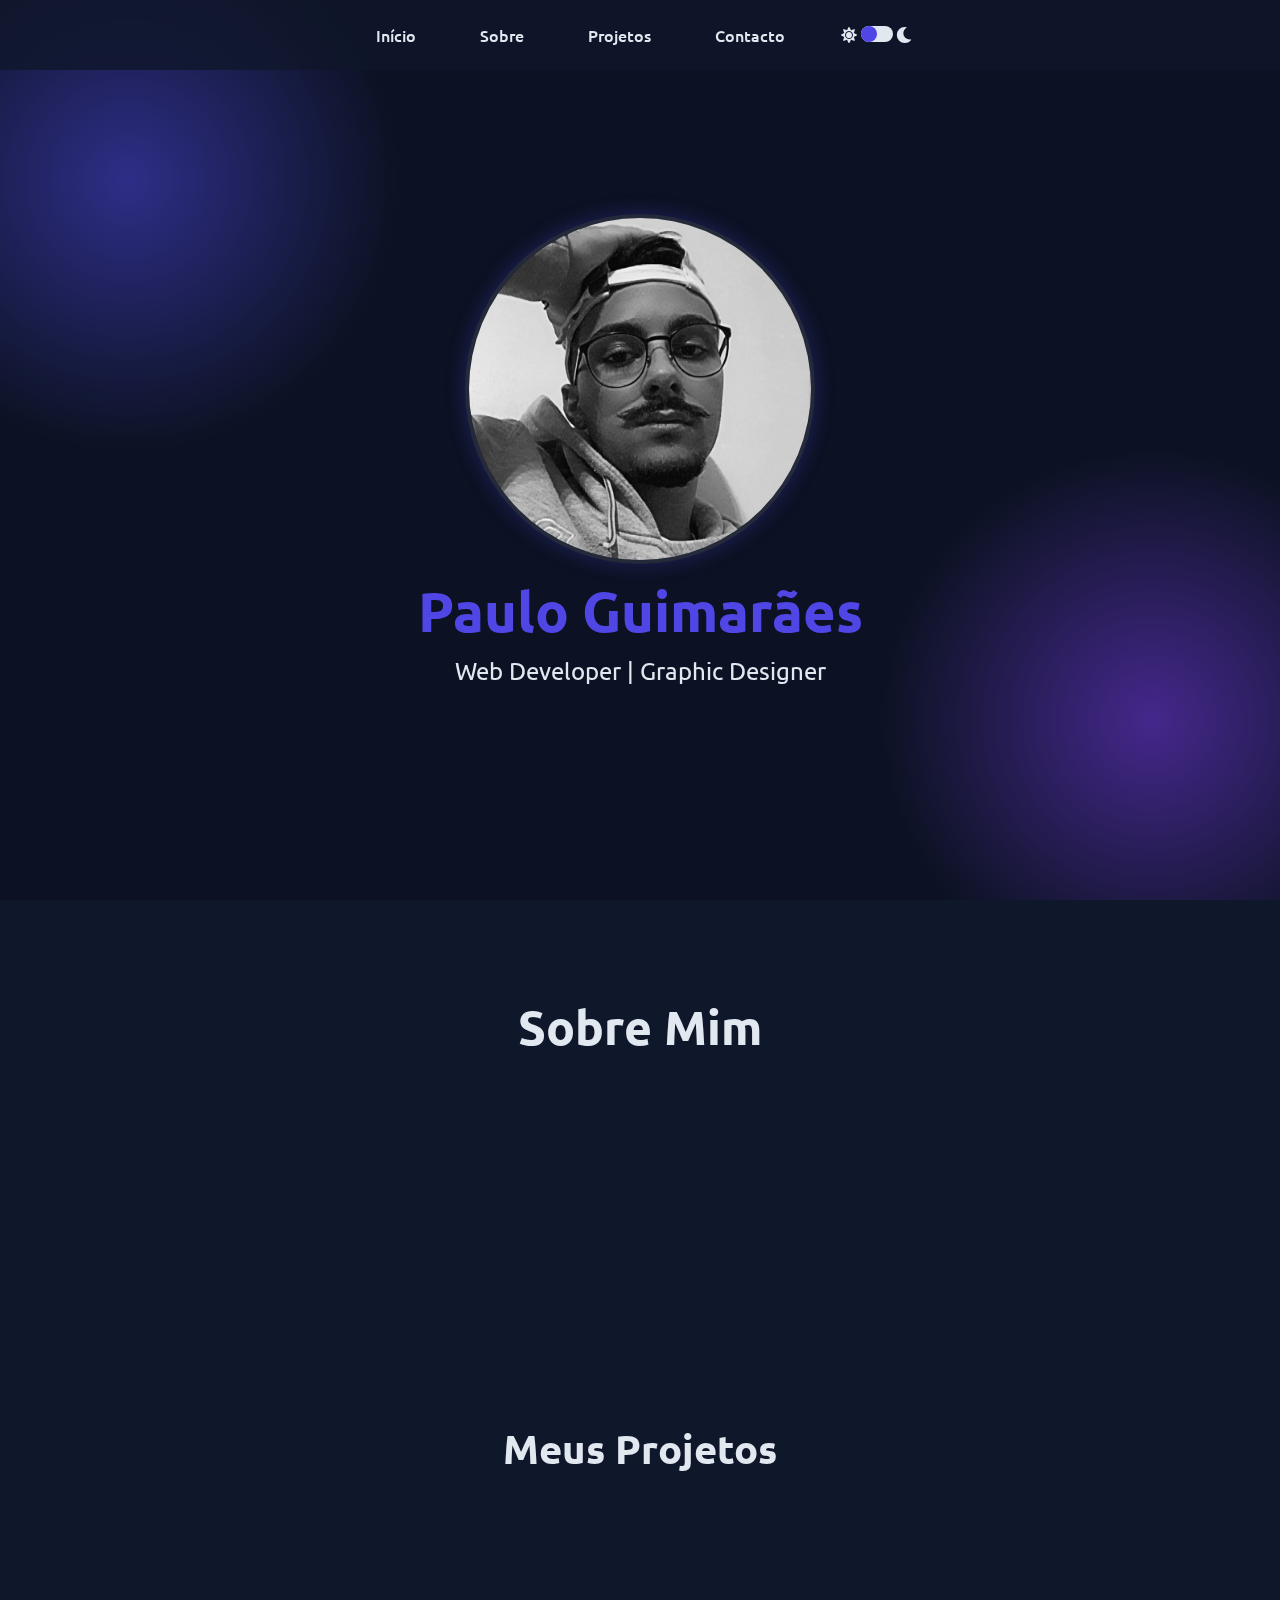
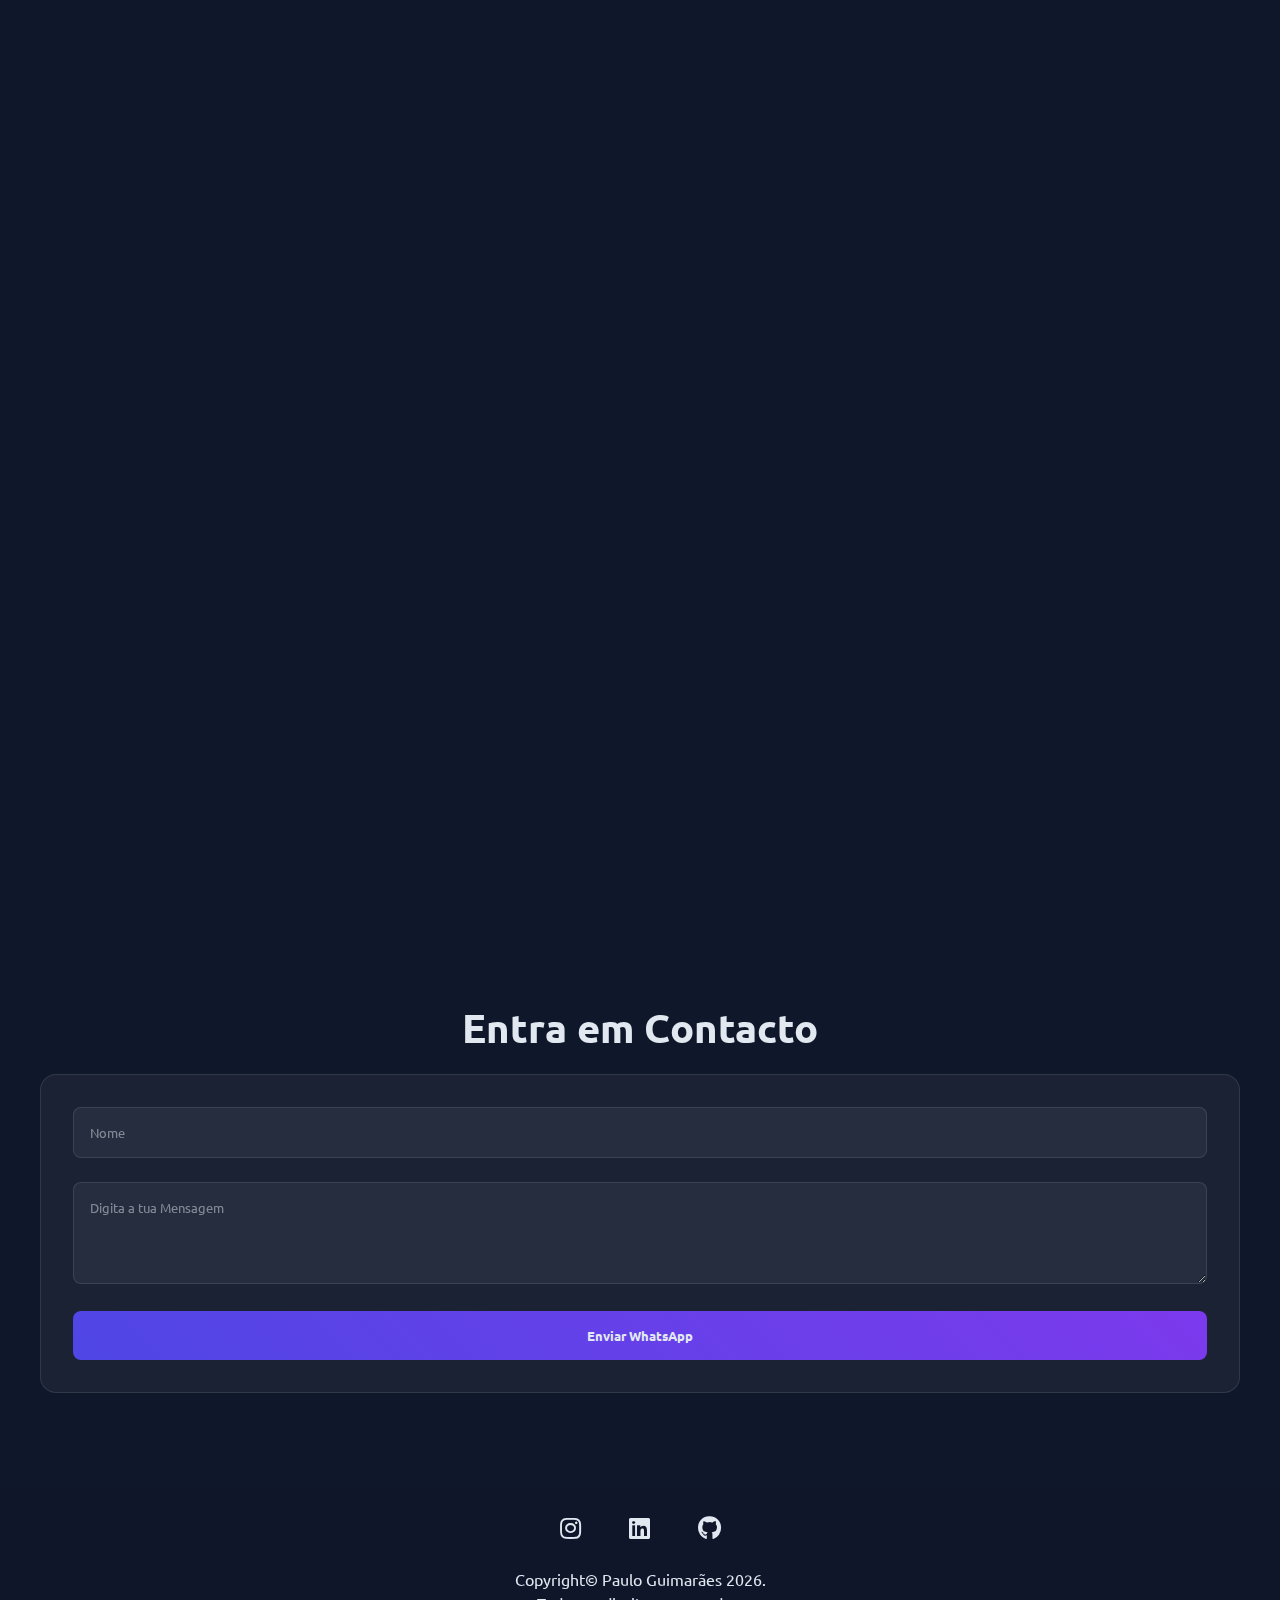
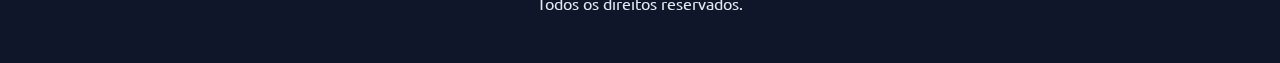
==== commit d29c8551: "Scroll Animation in blocks" ====
--- a/index.html
+++ b/index.html
@@ -57,7 +57,7 @@
 
     <section id="sobre" class="sobre">
         <h2 class="sobre-titulo">Sobre Mim</h2>
-        <div class="sobre-caixa">
+        <div class="sobre-caixa hidden">
             <p class="sobre-paragrafo">
                 Sou <span style="color: #4f46e5;"><strong>português</strong></span>, atualmente a concluir os meus
                 estudos em
@@ -85,9 +85,9 @@
     <section id="projetos" class="projetos">
         <h2 class="projetos-titulo">Meus Projetos</h2>
 
-        <div class="projetos-caixa-solo">
+        <div class="projetos-caixa-solo hidden">
             <div class="projetos-card">
-                <img src="img/proj_5a.png" alt="Projeto 3" class="projetos_imagem">
+                <img src="img/proj_5.png" alt="Projeto 3" class="projetos_imagem">
                 <div class="caixa-textos-projeto">
                     <h3 class="info-projetos">Projeto Final de Curso</h3>
                     <p class="paragrafo-projetos">
@@ -112,7 +112,7 @@
 
         <div class="projetos-caixa">
 
-            <div class="projetos-card">
+            <div class="projetos-card hidden">
                 <a class="projetos-link" href="https://github.com/Pelinho03/FlixFlow.git" target="_blank">
                     <img src="img/proj_1.png" alt="Projeto 1" class="projetos_imagem">
                     <div class="caixa-textos-projeto">
@@ -130,7 +130,7 @@
                 </a>
             </div>
 
-            <div class="projetos-card">
+            <div class="projetos-card hidden">
                 <a class="projetos-link" href="https://github.com/Pelinho03/TradeShark-website.git" target="_blank">
                     <img src="img/proj_2.png" alt="Projeto 2" class="projetos_imagem">
                     <div class="caixa-textos-projeto">
@@ -148,7 +148,7 @@
                 </a>
             </div>
 
-            <!-- <div class="projetos-card">
+            <!-- <div class="projetos-card hidden">
                 <img src="img/proj_3.png" alt="Projeto 3" class="projetos_imagem">
                 <div class="caixa-textos-projeto">
                     <h3 class="info-projetos">FishFlow</h3>
@@ -159,7 +159,7 @@
                 </div>
             </div> -->
 
-            <div class="projetos-card">
+            <div class="projetos-card hidden">
                 <a class="projetos-link" href="https://github.com/Pelinho03" target="_blank">
                     <img src="img/proj_4.png" alt="Projeto 3" class="projetos_imagem">
                     <div class="caixa-textos-projeto">
--- a/styles.css
+++ b/styles.css
@@ -25,30 +25,31 @@
 
 [data-theme="light"] {
     /* Cores principais */
-    --cor-primaria: #4f46e5;
-    --cor-secundaria: #9333ea;
+    --cor-primaria: #3b3abf;
+    --cor-secundaria: #6b21a8;
 
     /* Fundos */
-    --cor-fundo: #f5f5f5;
-    --cor-fundo-secundario: #f1f5f9;
+    --cor-fundo: #e4e4e7;
+    --cor-fundo-secundario: #d4d4d8;
 
     /* Texto */
-    --cor-texto: #1e293b;
-    --cor-texto-projetos: rgba(30, 41, 59, 0.8);
+    --cor-texto: #271111;
+    --cor-texto-projetos: rgba(17, 24, 39, 0.8);
+    --cor-placeholder: rgba(17, 24, 39, 0.7);
 
     /* Vidro e efeitos */
-    --vidro-base: rgba(0, 0, 0, 0.1);
-    --vidro-navegacao: rgba(255, 255, 255, 0.85);
-    --vidro-foto-perfil: 0 0 20px rgba(79, 70, 229, 0.25);
-    --vidro-formulario: rgba(79, 70, 229, 0.08);
-    --vidro-sobre: rgba(79, 70, 229, 0.08);
+    --vidro-base: rgba(0, 0, 0, 0.15);
+    --vidro-navegacao: rgba(255, 255, 255, 0.9);
+    --vidro-foto-perfil: 0 0 20px rgba(59, 58, 191, 0.3);
+    --vidro-formulario: rgba(59, 58, 191, 0.1);
+    --vidro-sobre: rgba(59, 58, 191, 0.1);
 
     /* Cartões de projetos */
-    --projeto-card-bg: rgba(79, 70, 229, 0.04);
-    --projeto-card-shadow: 0 10px 20px rgba(79, 70, 229, 0.2);
+    --projeto-card-bg: rgba(59, 58, 191, 0.06);
+    --projeto-card-shadow: 0 10px 20px rgba(59, 58, 191, 0.25);
 
     /* Campos formulário */
-    --form-shadow: 0 0 12px rgba(79, 70, 229, 0.25);
+    --form-shadow: 0 0 12px rgba(59, 58, 191, 0.3);
 
     /* Botão formulário */
     --botao-gradiente: linear-gradient(
@@ -56,7 +57,7 @@
         var(--cor-primaria),
         var(--cor-secundaria)
     );
-    --botao-hover-shadow: 0 5px 12px rgba(79, 70, 229, 0.35);
+    --botao-hover-shadow: 0 5px 12px rgba(59, 58, 191, 0.4);
 
     /* Fundo partículas */
     --fundo-particulas: radial-gradient(
@@ -88,6 +89,7 @@
     /* Texto */
     --cor-texto: #e2e8f0;
     --cor-texto-projetos: rgba(226, 232, 240, 0.8);
+    --cor-placeholder: rgba(226, 232, 240, 0.5);
 
     /* Vidro e efeitos */
     --vidro-base: rgba(255, 255, 255, 0.1);
@@ -359,6 +361,27 @@
     transform: translateY(-10px) scale(1.03);
 }
 
+.hidden {
+    opacity: 0;
+    filter: blur(15px);
+    transform: translateX(-100%);
+    transition: all 1s;
+    pointer-events: none;
+}
+
+.show {
+    opacity: 1;
+    filter: blur(0);
+    transform: translateX(0);
+    transition: all 1s;
+    pointer-events: auto;
+}
+
+.projetos-caixa :nth-child(2),
+.projetos-caixa :nth-child(3) {
+    transition-delay: 50ms;
+}
+
 .projetos_imagem {
     height: 200px;
     width: 100%;
@@ -410,7 +433,6 @@
     transition: var(--transicao-cores);
     padding: 1rem;
     border-radius: 8px;
-    color: var(--cor-texto);
     border: 1px solid var(--vidro-base);
     outline: none;
 }
@@ -419,6 +441,11 @@
     border-color: var(--cor-secundaria);
     transition: var(--transicao-cores);
     box-shadow: var(--form-shadow);
+}
+
+.campo-form::placeholder {
+    color: var(--cor-placeholder);
+    transition: var(--transicao-cores);
 }
 
 .grupo-form {
